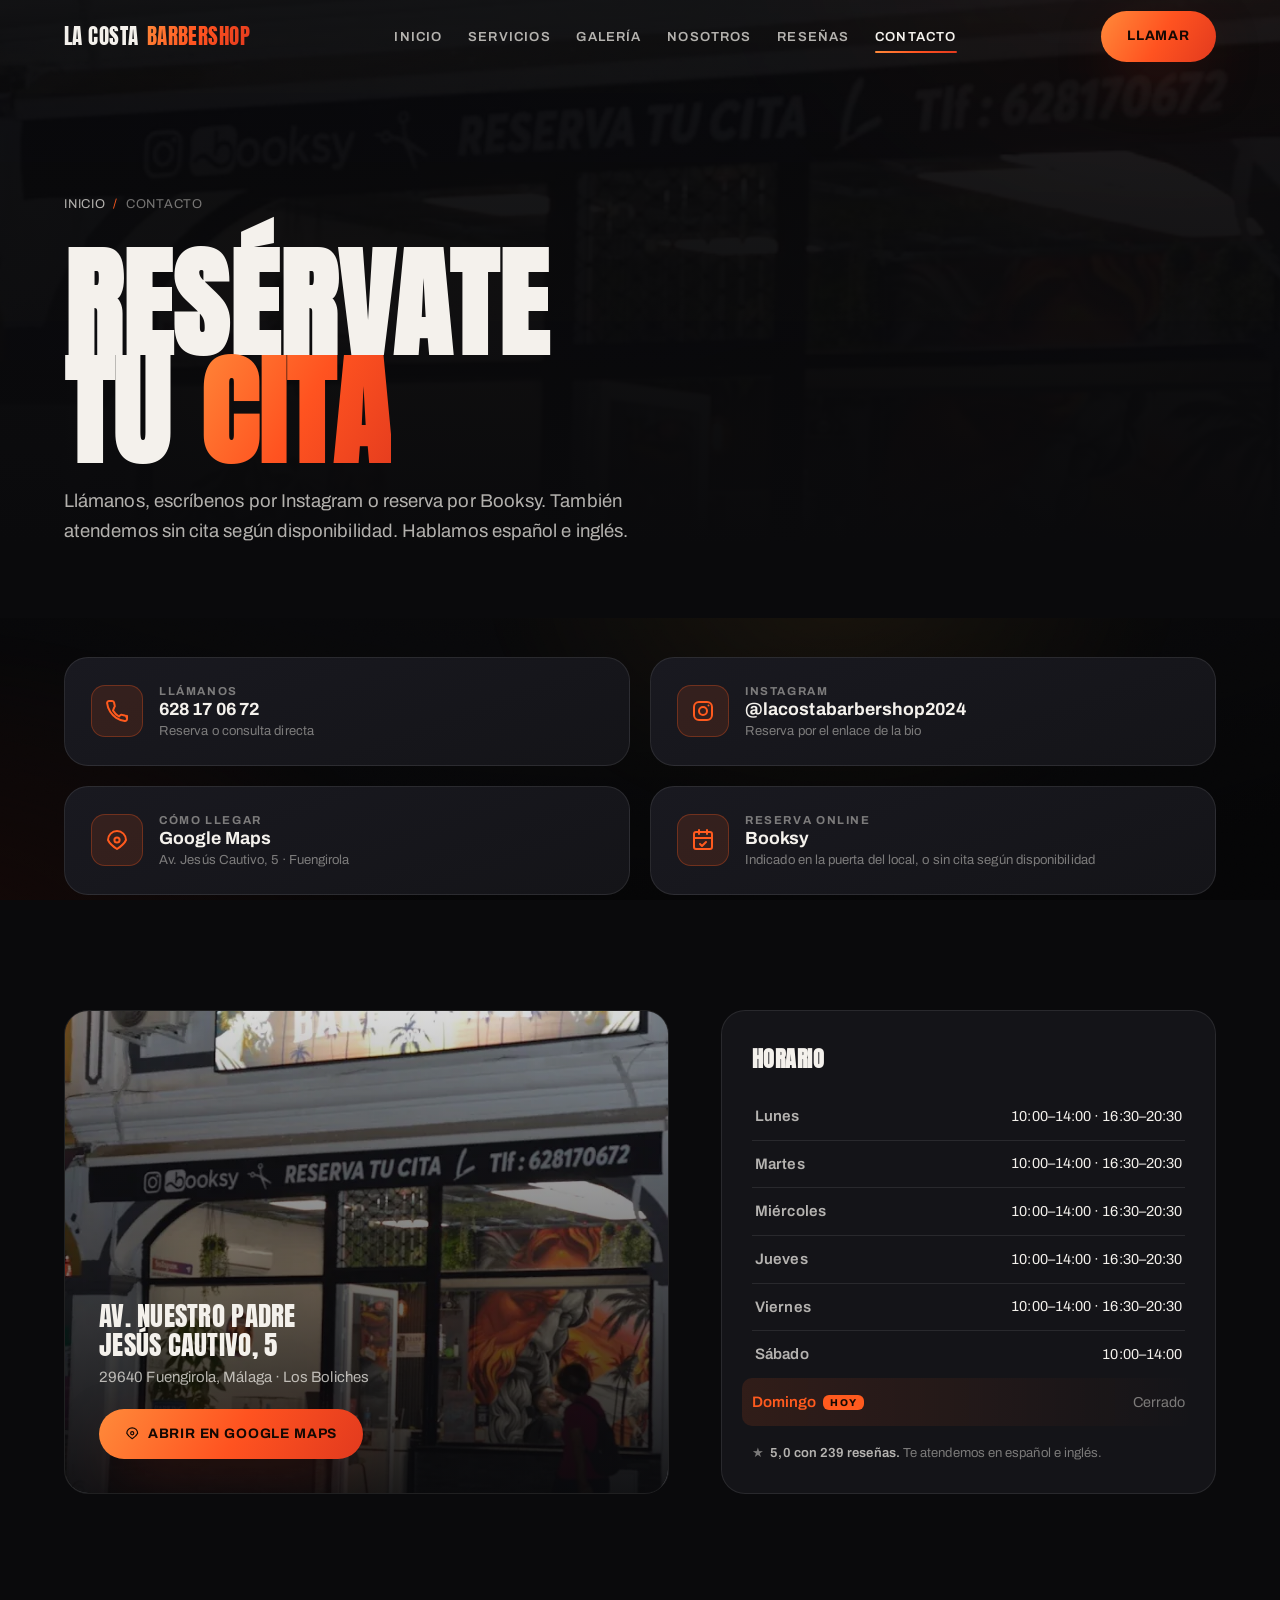
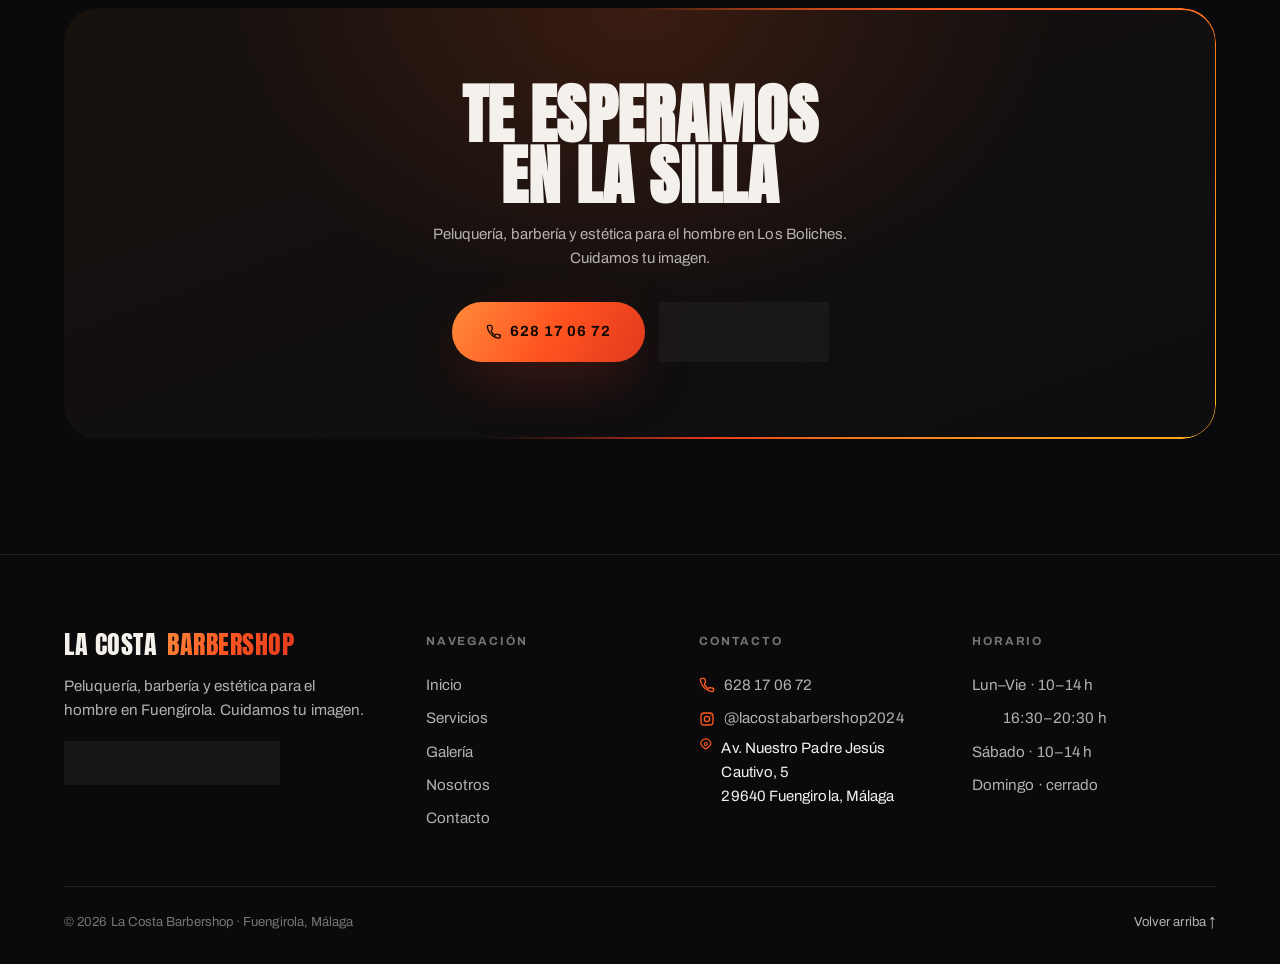
==== contacto.html @ 8dece9df "web" ====
<!DOCTYPE html>
<html lang="es">
<head>
<meta charset="UTF-8">
<meta name="viewport" content="width=device-width, initial-scale=1">
<title>Contacto y c&oacute;mo llegar &middot; La Costa Barbershop</title>
<meta name="description" content="Reserva en La Costa Barbershop, Fuengirola. Tel&eacute;fono 628 17 06 72, Instagram y Booksy. Av. Nuestro Padre Jes&uacute;s Cautivo, 5. Horario y c&oacute;mo llegar.">
<meta name="theme-color" content="#0a0a0c">
<link rel="canonical" href="https://www.lacostabarbershop.xyz/contacto.html">
<meta property="og:title" content="Contacto y c&oacute;mo llegar &middot; La Costa Barbershop">
<meta property="og:description" content="Tel&eacute;fono, Instagram, Booksy y c&oacute;mo llegar. Fuengirola, Los Boliches.">
<meta property="og:image" content="assets/img/og.jpg">
<link rel="icon" href="assets/img/favicon.ico" sizes="any">
<link rel="icon" type="image/png" href="assets/img/favicon-32.png">
<link rel="apple-touch-icon" href="assets/img/apple-touch-icon.png">
<link rel="preload" as="font" type="font/woff2" href="assets/fonts/anton-latin.woff2" crossorigin>
<link rel="preload" as="font" type="font/woff2" href="assets/fonts/archivo-latin.woff2" crossorigin>
<link rel="stylesheet" href="assets/css/main.css">
<script>document.documentElement.classList.add('js');window.__lc_fail=setTimeout(function(){document.documentElement.classList.remove('js')},2600);</script>
</head>
<body>
<div class="atmos" aria-hidden="true"></div>
<div class="grain" aria-hidden="true"></div>

<header class="header header--solid">
  <div class="header__inner">
    <a class="brand" href="index.html"><span class="b-costa">LA&nbsp;COSTA</span><span class="b-shop">&nbsp;BARBERSHOP</span></a>
    <nav class="nav" aria-label="Principal">
      <a href="index.html">Inicio</a>
      <a href="servicios.html">Servicios</a>
      <a href="galeria.html">Galer&iacute;a</a>
      <a href="index.html#nosotros">Nosotros</a>
      <a href="index.html#resenas">Rese&ntilde;as</a>
      <a href="contacto.html" aria-current="page">Contacto</a>
    </nav>
    <div class="header__cta">
      <a class="btn btn--fire" href="tel:+34628170672" data-magnetic="0.4">Llamar</a>
      <button class="nav-toggle" aria-label="Abrir men&uacute;" aria-expanded="false" aria-controls="mobile-menu"><span></span><span></span><span></span></button>
    </div>
  </div>
</header>

<div class="mobile-menu" id="mobile-menu">
  <nav aria-label="M&oacute;vil">
    <a href="index.html"><span class="mi">01</span>Inicio</a>
    <a href="servicios.html"><span class="mi">02</span>Servicios</a>
    <a href="galeria.html"><span class="mi">03</span>Galer&iacute;a</a>
    <a href="index.html#nosotros"><span class="mi">04</span>Nosotros</a>
    <a href="index.html#resenas"><span class="mi">05</span>Rese&ntilde;as</a>
    <a href="contacto.html"><span class="mi">06</span>Contacto</a>
  </nav>
  <div class="mobile-menu__foot">
    <div class="row"><a href="tel:+34628170672">628&nbsp;17&nbsp;06&nbsp;72</a><a href="https://www.instagram.com/lacostabarbershop2024/" target="_blank" rel="noopener">@lacostabarbershop2024</a></div>
    <div class="row"><span>Av. Nuestro Padre Jes&uacute;s Cautivo, 5 &middot; Fuengirola</span></div>
  </div>
</div>

<main>
<section class="page-hero">
  <div class="page-hero__bg"><img src="assets/img/exterior-night.webp" alt="" aria-hidden="true"></div>
  <div class="container">
    <div class="crumb"><a href="index.html">Inicio</a> <span>/</span> Contacto</div>
    <h1>Res&eacute;rvate<br>tu <span class="fire-text">cita</span></h1>
    <p class="lead">Ll&aacute;manos, escr&iacute;benos por Instagram o reserva por Booksy. Tambi&eacute;n atendemos sin cita seg&uacute;n disponibilidad. Hablamos espa&ntilde;ol e ingl&eacute;s.</p>
  </div>
</section>

<section class="section" style="padding-top:clamp(20px,3vw,44px)">
  <div class="container">
    <div class="channels" data-stagger="70">

      <a class="channel" href="tel:+34628170672" data-reveal="scale">
        <span class="ci"><svg viewBox="0 0 24 24" fill="none" stroke="currentColor" stroke-width="2" stroke-linecap="round" stroke-linejoin="round"><path d="M22 16.9v3a2 2 0 0 1-2.2 2 19.8 19.8 0 0 1-8.6-3.1 19.5 19.5 0 0 1-6-6 19.8 19.8 0 0 1-3.1-8.7A2 2 0 0 1 4.1 2h3a2 2 0 0 1 2 1.7c.1.9.3 1.8.6 2.6a2 2 0 0 1-.5 2.1L8 11.5a16 16 0 0 0 6 6l1.1-1.1a2 2 0 0 1 2.1-.5c.8.3 1.7.5 2.6.6a2 2 0 0 1 1.7 2Z"/></svg></span>
        <span class="cx"><span>Ll&aacute;manos</span><b>628&nbsp;17&nbsp;06&nbsp;72</b><small>Reserva o consulta directa</small></span>
      </a>

      <a class="channel" href="https://www.instagram.com/lacostabarbershop2024/" target="_blank" rel="noopener" data-reveal="scale">
        <span class="ci"><svg viewBox="0 0 24 24" fill="none" stroke="currentColor" stroke-width="2" stroke-linecap="round" stroke-linejoin="round"><rect x="3" y="3" width="18" height="18" rx="5"/><circle cx="12" cy="12" r="4"/><path d="M17.5 6.5h.01"/></svg></span>
        <span class="cx"><span>Instagram</span><b>@lacostabarbershop2024</b><small>Reserva por el enlace de la bio</small></span>
      </a>

      <a class="channel" href="https://www.google.com/maps/search/?api=1&amp;query=La%20Costa%20Barbershop%20Fuengirola&amp;query_place_id=ChIJcRQrdDzjcg0RC7KuM2oD6GQ" target="_blank" rel="noopener" data-reveal="scale">
        <span class="ci"><svg viewBox="0 0 24 24" fill="none" stroke="currentColor" stroke-width="2" stroke-linecap="round" stroke-linejoin="round"><path d="M12 21s-7-4.5-9-9a9 9 0 0 1 18 0c-2 4.5-9 9-9 9Z"/><circle cx="12" cy="12" r="2.6"/></svg></span>
        <span class="cx"><span>C&oacute;mo llegar</span><b>Google Maps</b><small>Av. Jes&uacute;s Cautivo, 5 &middot; Fuengirola</small></span>
      </a>

      <div class="channel" data-reveal="scale">
        <span class="ci"><svg viewBox="0 0 24 24" fill="none" stroke="currentColor" stroke-width="2" stroke-linecap="round" stroke-linejoin="round"><path d="M8 2v4M16 2v4M3 10h18M5 4h14a2 2 0 0 1 2 2v13a2 2 0 0 1-2 2H5a2 2 0 0 1-2-2V6a2 2 0 0 1 2-2Z"/><path d="M9 16l2 2 4-4"/></svg></span>
        <span class="cx"><span>Reserva online</span><b>Booksy</b><small>Indicado en la puerta del local, o sin cita seg&uacute;n disponibilidad</small></span>
      </div>

    </div>
  </div>
</section>

<section class="section" style="padding-top:0">
  <div class="container">
    <div class="visit">
      <div class="map-card" style="background:none;padding:0" data-reveal="scale">
        <img src="assets/img/exterior-night.webp" alt="Fachada de La Costa Barbershop en Fuengirola" style="position:absolute;inset:0;width:100%;height:100%;object-fit:cover" loading="lazy">
        <div style="position:absolute;inset:0;background:linear-gradient(180deg,rgba(8,8,10,.15),rgba(8,8,10,.9))"></div>
        <div class="map-card__info" style="padding:clamp(22px,3vw,34px)">
          <div class="addr">Av. Nuestro Padre<br>Jes&uacute;s Cautivo, 5</div>
          <div class="sub">29640 Fuengirola, M&aacute;laga &middot; Los Boliches</div>
          <a class="btn btn--fire" href="https://www.google.com/maps/search/?api=1&amp;query=La%20Costa%20Barbershop%20Fuengirola&amp;query_place_id=ChIJcRQrdDzjcg0RC7KuM2oD6GQ" target="_blank" rel="noopener" data-magnetic="0.35">
            <svg viewBox="0 0 24 24" fill="none" stroke="currentColor" stroke-width="2" stroke-linecap="round" stroke-linejoin="round"><path d="M12 21s-7-4.5-9-9a9 9 0 0 1 18 0c-2 4.5-9 9-9 9Z"/><circle cx="12" cy="12" r="2.6"/></svg>
            Abrir en Google Maps
          </a>
        </div>
      </div>
      <div class="hours" data-reveal="right">
        <h3>Horario</h3>
        <ul data-hours>
          <li data-day="1"><span class="d">Lunes</span><span class="t">10:00&ndash;14:00 &middot; 16:30&ndash;20:30</span></li>
          <li data-day="2"><span class="d">Martes</span><span class="t">10:00&ndash;14:00 &middot; 16:30&ndash;20:30</span></li>
          <li data-day="3"><span class="d">Mi&eacute;rcoles</span><span class="t">10:00&ndash;14:00 &middot; 16:30&ndash;20:30</span></li>
          <li data-day="4"><span class="d">Jueves</span><span class="t">10:00&ndash;14:00 &middot; 16:30&ndash;20:30</span></li>
          <li data-day="5"><span class="d">Viernes</span><span class="t">10:00&ndash;14:00 &middot; 16:30&ndash;20:30</span></li>
          <li data-day="6"><span class="d">S&aacute;bado</span><span class="t">10:00&ndash;14:00</span></li>
          <li data-day="0"><span class="d">Domingo</span><span class="t closed">Cerrado</span></li>
        </ul>
        <div class="hours__note"><span>&#9733;</span><span><b>5,0 con 239 rese&ntilde;as.</b> Te atendemos en espa&ntilde;ol e ingl&eacute;s.</span></div>
      </div>
    </div>
  </div>
</section>

<section class="section" style="padding-top:0">
  <div class="container">
    <div class="cta-band" data-reveal="scale">
      <h2>Te esperamos<br>en la silla</h2>
      <p>Peluquer&iacute;a, barber&iacute;a y estética para el hombre en Los Boliches. Cuidamos tu imagen.</p>
      <div class="actions">
        <a class="btn btn--fire btn--lg" href="tel:+34628170672" data-magnetic="0.4">
          <svg viewBox="0 0 24 24" fill="none" stroke="currentColor" stroke-width="2" stroke-linecap="round" stroke-linejoin="round"><path d="M22 16.9v3a2 2 0 0 1-2.2 2 19.8 19.8 0 0 1-8.6-3.1 19.5 19.5 0 0 1-6-6 19.8 19.8 0 0 1-3.1-8.7A2 2 0 0 1 4.1 2h3a2 2 0 0 1 2 1.7c.1.9.3 1.8.6 2.6a2 2 0 0 1-.5 2.1L8 11.5a16 16 0 0 0 6 6l1.1-1.1a2 2 0 0 1 2.1-.5c.8.3 1.7.5 2.6.6a2 2 0 0 1 1.7 2Z"/></svg>
          628&nbsp;17&nbsp;06&nbsp;72
        </a>
        <a class="btn btn--ghost btn--lg" href="https://www.instagram.com/lacostabarbershop2024/" target="_blank" rel="noopener" data-magnetic="0.3">Instagram</a>
      </div>
    </div>
  </div>
</section>
</main>

<footer class="footer">
  <div class="container">
    <div class="footer__grid">
      <div class="footer__about">
        <a class="brand" href="index.html"><span class="b-costa">LA&nbsp;COSTA</span><span class="b-shop">&nbsp;BARBERSHOP</span></a>
        <p>Peluquer&iacute;a, barber&iacute;a y estética para el hombre en Fuengirola. Cuidamos tu imagen.</p>
        <div style="margin-top:1.2rem"><span class="pill-rating"><span class="stars">&#9733;&#9733;&#9733;&#9733;&#9733;</span> <b>5,0</b> <span class="src">&middot;&nbsp;239 rese&ntilde;as</span></span></div>
      </div>
      <div class="footer__col">
        <h4>Navegaci&oacute;n</h4>
        <a href="index.html">Inicio</a><a href="servicios.html">Servicios</a><a href="galeria.html">Galer&iacute;a</a><a href="index.html#nosotros">Nosotros</a><a href="contacto.html">Contacto</a>
      </div>
      <div class="footer__col">
        <h4>Contacto</h4>
        <a class="ln" href="tel:+34628170672"><svg viewBox="0 0 24 24" fill="none" stroke="currentColor" stroke-width="2" stroke-linecap="round" stroke-linejoin="round"><path d="M22 16.9v3a2 2 0 0 1-2.2 2 19.8 19.8 0 0 1-8.6-3.1 19.5 19.5 0 0 1-6-6 19.8 19.8 0 0 1-3.1-8.7A2 2 0 0 1 4.1 2h3a2 2 0 0 1 2 1.7c.1.9.3 1.8.6 2.6a2 2 0 0 1-.5 2.1L8 11.5a16 16 0 0 0 6 6l1.1-1.1a2 2 0 0 1 2.1-.5c.8.3 1.7.5 2.6.6a2 2 0 0 1 1.7 2Z"/></svg>628&nbsp;17&nbsp;06&nbsp;72</a>
        <a class="ln" href="https://www.instagram.com/lacostabarbershop2024/" target="_blank" rel="noopener"><svg viewBox="0 0 24 24" fill="none" stroke="currentColor" stroke-width="2" stroke-linecap="round" stroke-linejoin="round"><rect x="3" y="3" width="18" height="18" rx="5"/><circle cx="12" cy="12" r="4"/><path d="M17.5 6.5h.01"/></svg>@lacostabarbershop2024</a>
        <span class="ln" style="align-items:flex-start"><svg viewBox="0 0 24 24" fill="none" stroke="currentColor" stroke-width="2" stroke-linecap="round" stroke-linejoin="round"><path d="M12 21s-7-4.5-9-9a9 9 0 0 1 18 0c-2 4.5-9 9-9 9Z"/><circle cx="12" cy="12" r="2.6"/></svg>Av. Nuestro Padre Jes&uacute;s Cautivo, 5<br>29640 Fuengirola, M&aacute;laga</span>
      </div>
      <div class="footer__col">
        <h4>Horario</h4>
        <ul><li>Lun&ndash;Vie &middot; 10&ndash;14 h</li><li>&nbsp;&nbsp;&nbsp;&nbsp;&nbsp;&nbsp;&nbsp;&nbsp;&nbsp;&nbsp;16:30&ndash;20:30 h</li><li>S&aacute;bado &middot; 10&ndash;14 h</li><li class="muted">Domingo &middot; cerrado</li></ul>
      </div>
    </div>
    <div class="footer__bottom">
      <span>&copy; <span data-year>2025</span> La Costa Barbershop &middot; Fuengirola, M&aacute;laga</span>
      <a href="#" aria-label="Volver arriba">Volver arriba &uarr;</a>
    </div>
  </div>
</footer>

<script src="assets/js/main.js" defer></script>
</body>
</html>
---- assets/css/main.css ----
/* ============================================================
   LA COSTA BARBERSHOP — hoja de estilos principal
   Estática · sin dependencias · offline
   Paleta: fuego + atardecer de costa + piedra sobre casi negro
   ============================================================ */

/* ---------- Fuentes (locales, sin CDN) ---------- */
@font-face{
  font-family:"Anton";font-style:normal;font-weight:400;font-display:swap;
  src:url("../fonts/anton-latin.woff2") format("woff2");
  unicode-range:U+0000-00FF,U+0131,U+0152-0153,U+02BB-02BC,U+02C6,U+02DA,U+02DC,U+2000-206F,U+2074,U+20AC,U+2122,U+2191,U+2193,U+2212,U+2215,U+FEFF,U+FFFD;
}
@font-face{
  font-family:"Anton";font-style:normal;font-weight:400;font-display:swap;
  src:url("../fonts/anton-latin-ext.woff2") format("woff2");
  unicode-range:U+0100-024F,U+0259,U+1E00-1EFF,U+2020,U+20A0-20AB,U+20AD-20CF,U+2113,U+2C60-2C7F,U+A720-A7FF;
}
@font-face{
  font-family:"Archivo";font-style:normal;font-weight:100 900;font-display:swap;
  src:url("../fonts/archivo-latin.woff2") format("woff2");
  unicode-range:U+0000-00FF,U+0131,U+0152-0153,U+02BB-02BC,U+02C6,U+02DA,U+02DC,U+2000-206F,U+2074,U+20AC,U+2122,U+2191,U+2193,U+2212,U+2215,U+FEFF,U+FFFD;
}
@font-face{
  font-family:"Archivo";font-style:normal;font-weight:100 900;font-display:swap;
  src:url("../fonts/archivo-latin-ext.woff2") format("woff2");
  unicode-range:U+0100-024F,U+0259,U+1E00-1EFF,U+2020,U+20A0-20AB,U+20AD-20CF,U+2113,U+2C60-2C7F,U+A720-A7FF;
}

/* ---------- Tokens ---------- */
:root{
  /* superficies */
  --bg:#0a0a0c; --bg-2:#0d0d10; --surface:#141418; --surface-2:#191920; --surface-3:#22222a;
  --border:rgba(255,255,255,.09); --border-2:rgba(255,255,255,.16);
  /* texto */
  --text:#f4f1ec; --text-dim:rgba(244,241,236,.72); --text-mute:rgba(244,241,236,.46);
  /* acentos: fuego + atardecer + piedra */
  --fire:#ff5a1e; --fire-2:#ff7a33; --amber:#ffb020; --ember:#e23a1e; --stone:#9c948a;
  --grad-fire:linear-gradient(120deg,#ff8a3a 0%,#ff5320 52%,#e23a1e 100%);
  --grad-sun:linear-gradient(180deg,#ffb830 0%,#ff5a1e 100%);
  --glow:255,110,45;
  /* tipografía */
  --font-display:"Anton",Impact,"Arial Narrow",sans-serif;
  --font-sans:"Archivo","Segoe UI",system-ui,-apple-system,sans-serif;
  /* radios / sombras */
  --r-sm:10px; --r-md:16px; --r-lg:24px; --r-xl:34px; --r-pill:999px;
  --shadow-1:0 2px 10px rgba(0,0,0,.3);
  --shadow-2:0 18px 50px -18px rgba(0,0,0,.7);
  --shadow-fire:0 20px 60px -18px rgba(226,58,30,.5);
  /* easing */
  --ease-out:cubic-bezier(.23,1,.32,1);
  --ease-inout:cubic-bezier(.77,0,.175,1);
  --ease-drawer:cubic-bezier(.32,.72,0,1);
  /* medidas */
  --container:1240px; --gutter:clamp(20px,5vw,64px);
  --header-h:74px;
}

/* ---------- Reset ---------- */
*,*::before,*::after{box-sizing:border-box}
html{-webkit-text-size-adjust:100%;scroll-behavior:smooth;scroll-padding-top:calc(var(--header-h) + 18px)}
body{
  margin:0;background:var(--bg);color:var(--text);
  font-family:var(--font-sans);font-weight:400;font-size:clamp(15px,1.05vw,16.5px);
  line-height:1.6;letter-spacing:.005em;
  -webkit-font-smoothing:antialiased;text-rendering:optimizeLegibility;
  overflow-x:hidden;
}
img{max-width:100%;display:block}
a{color:inherit;text-decoration:none}
button{font-family:inherit;cursor:pointer;border:0;background:none;color:inherit}
ul{margin:0;padding:0;list-style:none}
h1,h2,h3,h4,p{margin:0}
::selection{background:var(--fire);color:#0a0a0c}
:focus-visible{outline:2px solid var(--amber);outline-offset:3px;border-radius:6px}

/* ---------- Fondo ambiente ---------- */
.atmos{position:fixed;inset:0;z-index:-2;pointer-events:none;overflow:hidden;background:var(--bg)}
.atmos::before{ /* aurora atardecer */
  content:"";position:absolute;inset:-25%;
  background:
    radial-gradient(38% 42% at 78% 12%,rgba(255,90,30,.20),transparent 62%),
    radial-gradient(45% 40% at 12% 88%,rgba(226,58,30,.16),transparent 60%),
    radial-gradient(30% 30% at 60% 60%,rgba(255,176,32,.08),transparent 60%);
  filter:blur(20px);animation:auroraDrift 26s var(--ease-inout) infinite alternate;
}
.atmos::after{ /* viñeta */
  content:"";position:absolute;inset:0;
  background:radial-gradient(120% 100% at 50% 0%,transparent 55%,rgba(0,0,0,.5) 100%);
}
.grain{position:fixed;inset:0;z-index:-1;pointer-events:none;opacity:.05;mix-blend-mode:overlay;
  background-image:url("data:image/svg+xml,%3Csvg xmlns='http://www.w3.org/2000/svg' width='140' height='140'%3E%3Cfilter id='n'%3E%3CfeTurbulence type='fractalNoise' baseFrequency='0.9' numOctaves='2' stitchTiles='stitch'/%3E%3C/filter%3E%3Crect width='100%25' height='100%25' filter='url(%23n)'/%3E%3C/svg%3E");
}
@keyframes auroraDrift{
  0%{transform:translate3d(-2%,-1%,0) scale(1)}
  100%{transform:translate3d(3%,2%,0) scale(1.12)}
}

/* ---------- Utilidades layout ---------- */
.container{width:min(100% - 2*var(--gutter),var(--container));margin-inline:auto}
.section{padding-block:clamp(64px,9vw,128px);position:relative}
.eyebrow{
  font-family:var(--font-sans);font-weight:700;font-size:.74rem;letter-spacing:.28em;
  text-transform:uppercase;color:var(--fire);display:inline-flex;align-items:center;gap:.7em;
}
.eyebrow::before{content:"";width:26px;height:2px;background:var(--grad-fire);border-radius:2px}
.eyebrow--center{justify-content:center}
.section-head{max-width:760px}
.section-head--center{margin-inline:auto;text-align:center}
.h-sec{
  font-family:var(--font-display);font-weight:400;line-height:.92;letter-spacing:.005em;
  text-transform:uppercase;font-size:clamp(2.3rem,6vw,4.6rem);margin-top:.32em;
}
.h-sec .idx{color:var(--fire);font-size:.44em;vertical-align:top;margin-right:.35em;
  -webkit-text-stroke:0;letter-spacing:0}
.lead{color:var(--text-dim);font-size:clamp(1rem,1.5vw,1.16rem);margin-top:1.1em;max-width:56ch}
.fire-text{background:var(--grad-fire);-webkit-background-clip:text;background-clip:text;color:transparent}
.stone-text{color:var(--stone)}
.muted{color:var(--text-mute)}

/* ---------- Botones ---------- */
.btn{
  --pad:14px 26px;position:relative;display:inline-flex;align-items:center;gap:.6em;
  padding:var(--pad);border-radius:var(--r-pill);font-family:var(--font-sans);
  font-weight:700;font-size:.86rem;letter-spacing:.06em;text-transform:uppercase;
  transition:transform .18s var(--ease-out),box-shadow .3s var(--ease-out),background .3s;
  overflow:hidden;isolation:isolate;white-space:nowrap;
}
.btn svg{width:1.05em;height:1.05em}
.btn:active{transform:scale(.97)}
.btn--fire{background:var(--grad-fire);color:#140803;box-shadow:var(--shadow-fire)}
.btn--fire::after{ /* barrido de brillo */
  content:"";position:absolute;inset:0;z-index:-1;
  background:linear-gradient(115deg,transparent 30%,rgba(255,255,255,.55) 50%,transparent 70%);
  transform:translateX(-120%);transition:transform .7s var(--ease-out);
}
.btn--ghost{background:rgba(255,255,255,.04);color:var(--text);border:1px solid var(--border-2);backdrop-filter:blur(6px)}
.btn--dark{background:var(--surface-2);color:var(--text);border:1px solid var(--border)}
.btn--lg{--pad:17px 34px;font-size:.92rem}
.btn--block{width:100%;justify-content:center}
@media (hover:hover) and (pointer:fine){
  .btn--fire:hover{transform:translateY(-2px);box-shadow:0 26px 60px -16px rgba(226,58,30,.65)}
  .btn--fire:hover::after{transform:translateX(120%)}
  .btn--ghost:hover,.btn--dark:hover{border-color:var(--fire);color:#fff;transform:translateY(-2px)}
}

.pill-rating{
  display:inline-flex;align-items:center;gap:.55em;padding:9px 16px;border-radius:var(--r-pill);
  background:rgba(255,255,255,.05);border:1px solid var(--border-2);backdrop-filter:blur(6px);
  font-weight:600;font-size:.9rem;
}
.pill-rating .stars{color:var(--amber);letter-spacing:.06em}
.pill-rating b{font-weight:800}
.pill-rating .src{color:var(--text-mute);font-size:.82em}

/* ---------- Cursor propio ---------- */
.cursor-dot,.cursor-ring{position:fixed;top:0;left:0;z-index:9999;pointer-events:none;
  border-radius:50%;transform:translate(-50%,-50%);opacity:0;will-change:transform,opacity;display:none}
.cursor-dot{width:7px;height:7px;background:var(--fire)}
.cursor-ring{width:38px;height:38px;border:1.5px solid rgba(255,120,50,.6);
  transition:width .25s var(--ease-out),height .25s var(--ease-out),background .25s,border-color .25s}
.cursor-ring.is-hover{width:58px;height:58px;background:rgba(255,90,30,.1);border-color:var(--fire)}
html.has-cursor{cursor:none}
html.has-cursor a,html.has-cursor button,html.has-cursor [data-magnetic]{cursor:none}
html.has-cursor input,html.has-cursor textarea{cursor:text}
@media (hover:hover) and (pointer:fine){
  html.has-cursor .cursor-dot,html.has-cursor .cursor-ring{display:block}
}

/* ============================================================
   HEADER
   ============================================================ */
.header{
  position:fixed;top:0;left:0;right:0;z-index:200;height:var(--header-h);
  display:flex;align-items:center;
  transition:transform .45s var(--ease-out),background .4s,border-color .4s,backdrop-filter .4s;
  border-bottom:1px solid transparent;
}
.header--solid{background:rgba(10,10,12,.72);backdrop-filter:blur(14px) saturate(1.2);border-bottom-color:var(--border)}
.header--hidden{transform:translateY(-105%)}
.header__inner{width:min(100% - 2*var(--gutter),1400px);margin-inline:auto;display:flex;align-items:center;justify-content:space-between;gap:1.5rem}
.brand{display:inline-flex;align-items:baseline;gap:.14em;font-family:var(--font-display);
  text-transform:uppercase;letter-spacing:.02em;line-height:1;font-size:1.32rem}
.brand .b-costa{color:var(--text)}
.brand .b-shop{background:var(--grad-fire);-webkit-background-clip:text;background-clip:text;color:transparent}
.brand small{display:block}
.nav{display:flex;align-items:center;gap:clamp(1rem,2vw,2rem)}
.nav a{font-weight:600;font-size:.82rem;letter-spacing:.09em;text-transform:uppercase;color:var(--text-dim);
  position:relative;padding:.35em 0;transition:color .25s}
.nav a::after{content:"";position:absolute;left:0;bottom:-1px;height:2px;width:0;background:var(--grad-fire);
  border-radius:2px;transition:width .3s var(--ease-out)}
.nav a[aria-current="page"]{color:var(--text)}
.nav a[aria-current="page"]::after{width:100%}
@media (hover:hover) and (pointer:fine){.nav a:hover{color:var(--text)}.nav a:hover::after{width:100%}}
.header__cta{display:inline-flex;align-items:center;gap:.9rem}
.nav-toggle{display:none;width:46px;height:46px;border-radius:12px;border:1px solid var(--border-2);
  align-items:center;justify-content:center;flex-direction:column;gap:5px;background:rgba(255,255,255,.03)}
.nav-toggle span{display:block;width:20px;height:2px;background:var(--text);border-radius:2px;transition:transform .35s var(--ease-out),opacity .25s}

/* menú móvil */
.mobile-menu{position:fixed;inset:0;z-index:190;background:linear-gradient(160deg,#0c0c0f,#151016);
  clip-path:circle(0px at calc(100% - 42px) 40px);transition:clip-path .6s var(--ease-drawer);
  display:flex;flex-direction:column;justify-content:center;padding:var(--gutter);visibility:hidden}
.mobile-menu.open{clip-path:circle(160% at calc(100% - 42px) 40px);visibility:visible}
.mobile-menu nav{display:flex;flex-direction:column;gap:.2rem}
.mobile-menu nav a{font-family:var(--font-display);text-transform:uppercase;font-size:clamp(2rem,11vw,3.6rem);
  line-height:1.05;color:var(--text);opacity:0;transform:translateY(24px);
  transition:opacity .5s var(--ease-out),transform .5s var(--ease-out),color .25s}
.mobile-menu.open nav a{opacity:1;transform:none}
.mobile-menu nav a .mi{color:var(--fire);font-size:.4em;vertical-align:super;margin-right:.4em;font-family:var(--font-sans);font-weight:700}
.mobile-menu.open nav a:nth-child(1){transition-delay:.12s}
.mobile-menu.open nav a:nth-child(2){transition-delay:.18s}
.mobile-menu.open nav a:nth-child(3){transition-delay:.24s}
.mobile-menu.open nav a:nth-child(4){transition-delay:.30s}
.mobile-menu.open nav a:nth-child(5){transition-delay:.36s}
.mobile-menu.open nav a:nth-child(6){transition-delay:.42s}
.mobile-menu__foot{margin-top:2.4rem;display:flex;flex-direction:column;gap:1rem;opacity:0;transition:opacity .5s .5s}
.mobile-menu.open .mobile-menu__foot{opacity:1}
.mobile-menu__foot .row{display:flex;gap:1.4rem;flex-wrap:wrap;color:var(--text-dim);font-weight:600;letter-spacing:.05em}
.mobile-menu__foot a{color:var(--amber)}
body.menu-open{overflow:hidden}
body.menu-open .nav-toggle span:nth-child(1){transform:translateY(7px) rotate(45deg)}
body.menu-open .nav-toggle span:nth-child(2){opacity:0}
body.menu-open .nav-toggle span:nth-child(3){transform:translateY(-7px) rotate(-45deg)}

/* ============================================================
   PRELOADER
   ============================================================ */
.preloader{position:fixed;inset:0;z-index:9998;background:#08080a;display:flex;align-items:center;justify-content:center;
  flex-direction:column;gap:1.2rem;clip-path:inset(0 0 0 0);transition:clip-path .9s var(--ease-drawer)}
.preloader.done{clip-path:inset(0 0 100% 0)}
.preloader__mark{font-family:var(--font-display);text-transform:uppercase;font-size:clamp(2.4rem,9vw,5rem);
  line-height:.9;text-align:center;letter-spacing:.02em}
.preloader__mark span{display:inline-block;opacity:0;transform:translateY(30px) scale(.9);
  filter:blur(6px);animation:ignite .7s var(--ease-out) forwards}
.preloader__mark .l2{color:transparent;background:var(--grad-fire);-webkit-background-clip:text;background-clip:text}
.preloader__mark .l2 span{text-shadow:0 0 24px rgba(255,90,30,.5)}
.preloader__bar{width:120px;height:3px;border-radius:3px;background:rgba(255,255,255,.12);overflow:hidden}
.preloader__bar i{display:block;height:100%;width:0;background:var(--grad-fire);animation:loadbar 1.1s var(--ease-out) forwards}
@keyframes ignite{to{opacity:1;transform:none;filter:blur(0)}}
@keyframes loadbar{to{width:100%}}

/* ============================================================
   HERO
   ============================================================ */
.hero{position:relative;min-height:100svh;display:flex;align-items:flex-end;overflow:hidden;padding-bottom:clamp(40px,7vw,80px)}
.hero__media{position:absolute;inset:0;z-index:-1}
.hero__media img{width:100%;height:100%;object-fit:cover;object-position:center 42%;
  transform:scale(1.06);animation:kenburns 22s var(--ease-inout) infinite alternate;will-change:transform}
.hero__media::after{content:"";position:absolute;inset:0;
  background:
   linear-gradient(180deg,rgba(8,8,10,.72) 0%,rgba(8,8,10,.28) 30%,rgba(8,8,10,.5) 68%,rgba(8,8,10,.96) 100%),
   linear-gradient(90deg,rgba(8,8,10,.7) 0%,transparent 55%);
}
@keyframes kenburns{from{transform:scale(1.06) translate3d(0,0,0)}to{transform:scale(1.16) translate3d(-1.5%,-1.5%,0)}}
.hero__inner{position:relative;width:min(100% - 2*var(--gutter),var(--container));margin-inline:auto}
.hero__eyebrow{margin-bottom:1.1rem}
.hero__title{font-family:var(--font-display);text-transform:uppercase;line-height:.86;letter-spacing:.005em;
  font-size:clamp(3.4rem,13.5vw,10.5rem)}
.hero__title .word{display:block;overflow:hidden;padding-bottom:.02em}
.hero__title .word>span{display:block}
.hero__title .l2>span{background:var(--grad-fire);-webkit-background-clip:text;background-clip:text;color:transparent}
html.js .hero__title .word>span{transform:translateY(112%);animation:heroRise .95s var(--ease-out) forwards}
html.js .hero__title .word:nth-child(1)>span{animation-delay:1.15s}
html.js .hero__title .word:nth-child(2)>span{animation-delay:1.28s}
@keyframes heroRise{to{transform:none}}
.hero__sub{margin-top:1.4rem;max-width:44ch;color:var(--text-dim);font-size:clamp(1.02rem,1.6vw,1.24rem)}
.hero__sub b{color:var(--text);font-weight:600}
.hero__actions{display:flex;flex-wrap:wrap;gap:.9rem;align-items:center;margin-top:2rem}
.hero__scroll{position:absolute;bottom:22px;left:50%;transform:translateX(-50%);display:flex;flex-direction:column;
  align-items:center;gap:.5rem;color:var(--text-mute);font-size:.68rem;letter-spacing:.25em;text-transform:uppercase}
.hero__scroll i{width:1px;height:42px;background:linear-gradient(var(--fire),transparent);position:relative;overflow:hidden}
.hero__scroll i::after{content:"";position:absolute;top:-50%;left:0;width:100%;height:50%;background:var(--fire);animation:scrolldrop 1.8s var(--ease-inout) infinite}
@keyframes scrolldrop{0%{top:-50%}60%,100%{top:120%}}

/* ============================================================
   MARQUEE
   ============================================================ */
.marquee{border-block:1px solid var(--border);background:linear-gradient(90deg,rgba(255,90,30,.06),transparent 40%,rgba(255,90,30,.06));
  overflow:hidden;padding-block:16px;display:flex;user-select:none}
.marquee__track{display:flex;gap:0;flex-shrink:0;align-items:center;animation:marq 34s linear infinite;will-change:transform}
.marquee__track span{font-family:var(--font-display);text-transform:uppercase;font-size:clamp(1.1rem,2.4vw,1.7rem);
  letter-spacing:.02em;color:var(--text);padding-inline:1.1rem;white-space:nowrap;display:inline-flex;align-items:center;gap:1.1rem}
.marquee__track span::after{content:"✦";color:var(--fire);font-size:.7em}
@keyframes marq{to{transform:translateX(-50%)}}
@media (hover:hover){.marquee:hover .marquee__track{animation-play-state:paused}}

/* ============================================================
   STATS
   ============================================================ */
.stats{display:grid;grid-template-columns:repeat(4,1fr);gap:clamp(1px,.4vw,2px);
  background:var(--border);border-block:1px solid var(--border)}
.stat{background:var(--bg);padding:clamp(28px,4vw,52px) clamp(18px,2.5vw,34px);text-align:center;position:relative;overflow:hidden}
.stat__num{font-family:var(--font-display);font-size:clamp(2.6rem,6vw,4.6rem);line-height:1;letter-spacing:.01em}
.stat__num .u{color:var(--fire);font-size:.5em;vertical-align:super;margin-left:.05em}
.stat__label{margin-top:.7em;font-weight:600;font-size:.76rem;letter-spacing:.14em;text-transform:uppercase;color:var(--text-mute)}
.stat__bar{position:absolute;left:0;bottom:0;height:3px;width:0;background:var(--grad-fire);transition:width 1.2s var(--ease-out)}

/* ============================================================
   TARJETAS (glass + tilt)
   ============================================================ */
.grid{display:grid;gap:clamp(14px,1.6vw,22px)}
.card{position:relative;border-radius:var(--r-lg);background:linear-gradient(160deg,var(--surface-2),var(--surface));
  border:1px solid var(--border);padding:clamp(20px,2.4vw,30px);overflow:hidden;transform-style:preserve-3d;
  transition:border-color .3s,box-shadow .4s,transform .1s}
.card::before{content:"";position:absolute;inset:0;border-radius:inherit;padding:1px;
  background:linear-gradient(150deg,rgba(255,120,50,.5),transparent 45%);
  -webkit-mask:linear-gradient(#000 0 0) content-box,linear-gradient(#000 0 0);-webkit-mask-composite:xor;mask-composite:exclude;
  opacity:0;transition:opacity .35s}
.tilt-glare{position:absolute;inset:0;border-radius:inherit;pointer-events:none;opacity:0;transition:opacity .3s;
  background:radial-gradient(200px 200px at var(--gx,50%) var(--gy,0%),rgba(255,150,80,.16),transparent 60%)}
@media (hover:hover) and (pointer:fine){
  .card:hover{border-color:transparent;box-shadow:var(--shadow-2)}
  .card:hover::before{opacity:1}
  .card:hover .tilt-glare{opacity:1}
}

/* servicio card */
.svc{display:flex;flex-direction:column;gap:1rem;min-height:100%}
.svc__top{display:flex;align-items:flex-start;justify-content:space-between;gap:1rem}
.svc__name{font-family:var(--font-display);text-transform:uppercase;font-size:clamp(1.25rem,2.3vw,1.7rem);line-height:1;letter-spacing:.01em}
.svc__price{font-family:var(--font-display);font-size:clamp(1.5rem,2.6vw,2rem);color:var(--fire);line-height:1;white-space:nowrap}
.svc__price small{font-size:.5em;color:var(--text-mute);font-family:var(--font-sans);font-weight:600;display:block;text-align:right;margin-top:.2em;text-transform:uppercase;letter-spacing:.1em}
.svc__desc{color:var(--text-dim);font-size:.94rem}
.svc__tag{margin-top:auto;font-size:.72rem;font-weight:700;letter-spacing:.12em;text-transform:uppercase;color:var(--stone)}

/* ============================================================
   CARRUSEL
   ============================================================ */
.carousel-wrap{position:relative}
.carousel{display:flex;gap:clamp(14px,1.6vw,20px);overflow-x:auto;scroll-snap-type:x mandatory;
  padding-block:6px 12px;scrollbar-width:none;-ms-overflow-style:none;cursor:grab}
.carousel::-webkit-scrollbar{display:none}
.carousel.dragging{cursor:grabbing;scroll-snap-type:none;scroll-behavior:auto}
.carousel>*{scroll-snap-align:start;flex:0 0 auto}
.car-controls{display:flex;gap:.6rem;align-items:center}
.car-btn{width:52px;height:52px;border-radius:50%;border:1px solid var(--border-2);background:rgba(255,255,255,.03);
  display:inline-flex;align-items:center;justify-content:center;transition:border-color .25s,background .25s,transform .18s,opacity .25s}
.car-btn svg{width:20px;height:20px}
.car-btn:active{transform:scale(.94)}
.car-btn[disabled]{opacity:.28;cursor:default}
@media (hover:hover) and (pointer:fine){.car-btn:not([disabled]):hover{border-color:var(--fire);background:rgba(255,90,30,.12)}}
.head-row{display:flex;align-items:flex-end;justify-content:space-between;gap:1.5rem;flex-wrap:wrap;margin-bottom:clamp(24px,3vw,40px)}

/* tarjeta reseña */
.review{width:min(84vw,380px);border-radius:var(--r-lg);background:linear-gradient(160deg,var(--surface-2),var(--surface));
  border:1px solid var(--border);padding:clamp(22px,2.4vw,30px);display:flex;flex-direction:column;gap:1rem}
.review__stars{color:var(--amber);letter-spacing:.14em;font-size:1rem}
.review__text{color:var(--text-dim);font-size:.98rem;line-height:1.62}
.review__foot{margin-top:auto;display:flex;align-items:center;gap:.8rem;padding-top:.4rem;border-top:1px solid var(--border)}
.review__ava{width:42px;height:42px;border-radius:50%;flex:0 0 auto;display:grid;place-items:center;
  font-family:var(--font-display);font-size:1.1rem;color:#160a04;background:var(--grad-fire)}
.review__who{display:flex;flex-direction:column;line-height:1.25}
.review__who b{font-weight:700;font-size:.94rem}
.review__who span{font-size:.76rem;color:var(--text-mute);display:inline-flex;align-items:center;gap:.4em}
.gbadge{display:inline-flex;align-items:center;gap:.35em;font-size:.72rem;color:var(--text-mute)}
.gbadge b{color:var(--text-dim);font-weight:600}

/* mosaico trabajos */
.tile{position:relative;overflow:hidden;border-radius:var(--r-md);border:1px solid var(--border);background:var(--surface)}
.tile img{width:100%;height:100%;object-fit:cover;transition:transform .8s var(--ease-out);will-change:transform}
.tile::after{content:"";position:absolute;inset:0;background:linear-gradient(180deg,transparent 55%,rgba(8,8,10,.6));opacity:.7}
.tile__cap{position:absolute;left:16px;bottom:14px;z-index:2;font-weight:700;letter-spacing:.1em;text-transform:uppercase;
  font-size:.72rem;color:var(--text);display:inline-flex;align-items:center;gap:.5em}
.tile__cap i{width:7px;height:7px;border-radius:50%;background:var(--fire)}
@media (hover:hover) and (pointer:fine){.tile:hover img{transform:scale(1.08)}}
.tile--car{width:min(80vw,340px);aspect-ratio:3/4}

/* ============================================================
   SHOWCASE (sticky con cross-fade)
   ============================================================ */
.showcase{position:relative}
.showcase__sticky{position:sticky;top:0;height:100svh;display:grid;grid-template-columns:1.05fr .95fr;align-items:center;gap:clamp(24px,4vw,64px);overflow:hidden}
.showcase__media{position:relative;height:min(76svh,640px);border-radius:var(--r-lg);overflow:hidden;border:1px solid var(--border);box-shadow:var(--shadow-2)}
.showcase__media img{position:absolute;inset:0;width:100%;height:100%;object-fit:cover;opacity:0;
  transform:scale(1.05);transition:opacity .8s var(--ease-out),transform 1.2s var(--ease-out)}
.showcase__media img.active{opacity:1;transform:scale(1)}
.showcase__media .frame-tag{position:absolute;top:16px;left:16px;z-index:3;padding:7px 14px;border-radius:var(--r-pill);
  background:rgba(10,10,12,.6);backdrop-filter:blur(8px);border:1px solid var(--border-2);font-size:.72rem;
  font-weight:700;letter-spacing:.14em;text-transform:uppercase}
.showcase__panels{display:flex;flex-direction:column;justify-content:center}
.sc-step{padding-block:clamp(14px,2vw,22px);border-top:1px solid var(--border);opacity:.4;transition:opacity .4s}
.sc-step:last-child{border-bottom:1px solid var(--border)}
.sc-step.active{opacity:1}
.sc-step h3{font-family:var(--font-display);text-transform:uppercase;font-size:clamp(1.5rem,3vw,2.3rem);line-height:1;letter-spacing:.01em}
.sc-step h3 em{font-style:normal;color:var(--fire)}
.sc-step p{color:var(--text-dim);margin-top:.6em;max-width:42ch;font-size:.98rem;
  max-height:0;overflow:hidden;transition:max-height .5s var(--ease-out),margin .4s,opacity .4s;opacity:0}
.sc-step.active p{max-height:8em;opacity:1}
.showcase__spacer{height:0}
.showcase__scroller>.sc-frame{height:100svh}

/* versión móvil del showcase = carrusel */
.showcase-mobile{display:none}

/* ============================================================
   SPLIT / NOSOTROS
   ============================================================ */
.split{display:grid;grid-template-columns:1fr 1fr;gap:clamp(28px,5vw,72px);align-items:center}
.split__media{position:relative;border-radius:var(--r-lg);overflow:hidden;border:1px solid var(--border);
  aspect-ratio:4/5;box-shadow:var(--shadow-2)}
.split__media img{width:100%;height:100%;object-fit:cover;will-change:transform}
.split__media .badge{position:absolute;right:-1px;bottom:-1px;background:var(--bg);border:1px solid var(--border);
  border-radius:var(--r-lg) 0 var(--r-lg) 0;padding:16px 22px;display:flex;flex-direction:column;gap:.1em}
.split__media .badge b{font-family:var(--font-display);font-size:2rem;line-height:1;color:var(--fire)}
.split__media .badge span{font-size:.72rem;letter-spacing:.1em;text-transform:uppercase;color:var(--text-mute)}
.feature-list{margin-top:1.8rem;display:flex;flex-direction:column;gap:.9rem}
.feature-list li{display:flex;gap:.9rem;align-items:flex-start;color:var(--text-dim)}
.feature-list .ic{flex:0 0 auto;width:30px;height:30px;border-radius:9px;display:grid;place-items:center;
  background:rgba(255,90,30,.12);border:1px solid rgba(255,90,30,.3);color:var(--fire)}
.feature-list .ic svg{width:16px;height:16px}
.feature-list b{color:var(--text);font-weight:600}

/* ============================================================
   HORARIO / CÓMO LLEGAR
   ============================================================ */
.visit{display:grid;grid-template-columns:1.1fr .9fr;gap:clamp(24px,4vw,56px);align-items:stretch}
.map-card{position:relative;border-radius:var(--r-lg);overflow:hidden;border:1px solid var(--border);min-height:340px;
  background:
   radial-gradient(60% 60% at 30% 20%,rgba(255,90,30,.14),transparent 60%),
   linear-gradient(160deg,var(--surface-2),var(--bg));
  display:flex;flex-direction:column;justify-content:flex-end;padding:clamp(22px,3vw,34px)}
.map-card__grid{position:absolute;inset:0;opacity:.5;
  background-image:linear-gradient(rgba(255,255,255,.05) 1px,transparent 1px),linear-gradient(90deg,rgba(255,255,255,.05) 1px,transparent 1px);
  background-size:44px 44px;mask:radial-gradient(80% 80% at 40% 30%,#000,transparent 80%)}
.map-card__pin{position:absolute;top:32%;left:34%;width:26px;height:26px}
.map-card__pin::before{content:"";position:absolute;inset:0;border-radius:50% 50% 50% 0;transform:rotate(-45deg);
  background:var(--grad-fire);box-shadow:0 0 0 6px rgba(255,90,30,.18),0 10px 24px -6px rgba(226,58,30,.8)}
.map-card__pin::after{content:"";position:absolute;top:8px;left:8px;width:10px;height:10px;border-radius:50%;background:#160a04}
.map-card__ping{position:absolute;top:32%;left:34%;width:26px;height:26px;border-radius:50%;
  border:2px solid var(--fire);transform:translate(0,0);animation:ping 2.4s var(--ease-out) infinite}
@keyframes ping{0%{transform:scale(.6);opacity:.9}100%{transform:scale(3.4);opacity:0}}
.map-card__info{position:relative;z-index:2}
.map-card__info .addr{font-family:var(--font-display);text-transform:uppercase;font-size:clamp(1.2rem,2.4vw,1.7rem);line-height:1.05;letter-spacing:.01em}
.map-card__info .sub{color:var(--text-dim);margin-top:.4em}
.map-card__info .btn{margin-top:1.2rem}

.hours{border:1px solid var(--border);border-radius:var(--r-lg);padding:clamp(20px,2.6vw,30px);background:var(--surface)}
.hours h3{font-family:var(--font-display);text-transform:uppercase;font-size:1.4rem;letter-spacing:.02em;margin-bottom:1rem}
.hours ul{display:flex;flex-direction:column}
.hours li{display:flex;align-items:center;justify-content:space-between;gap:1rem;padding:.7rem .2rem;border-top:1px solid var(--border);font-size:.95rem}
.hours li:first-child{border-top:0}
.hours li .d{color:var(--text-dim);font-weight:600}
.hours li .t{color:var(--text);font-variant-numeric:tabular-nums;font-size:.9rem;text-align:right}
.hours li .t.closed{color:var(--text-mute)}
.hours li.today{background:linear-gradient(90deg,rgba(255,90,30,.12),transparent);margin-inline:-.6rem;padding-inline:.6rem;border-radius:10px;border-top-color:transparent}
.hours li.today .d{color:var(--fire)}
.hours li.today .d::after{content:"HOY";font-family:var(--font-sans);font-size:.62rem;font-weight:800;letter-spacing:.12em;
  margin-left:.7em;padding:2px 7px;border-radius:6px;background:var(--fire);color:#160a04;vertical-align:middle}
.hours__note{margin-top:1rem;font-size:.82rem;color:var(--text-mute);display:flex;gap:.5em;align-items:flex-start}
.hours__note b{color:var(--text-dim);font-weight:600}

/* ============================================================
   FRANJA CTA
   ============================================================ */
.cta-band{position:relative;border-radius:var(--r-xl);overflow:hidden;padding:clamp(40px,6vw,80px) clamp(24px,4vw,64px);
  text-align:center;background:linear-gradient(160deg,#17110e,#0d0d10);isolation:isolate}
.cta-band::before{content:"";position:absolute;inset:0;z-index:-1;padding:1.5px;border-radius:inherit;
  background:conic-gradient(from var(--a,0deg),transparent,var(--fire),var(--amber),var(--ember),transparent 60%);
  -webkit-mask:linear-gradient(#000 0 0) content-box,linear-gradient(#000 0 0);-webkit-mask-composite:xor;mask-composite:exclude;
  animation:spin 6s linear infinite}
.cta-band::after{content:"";position:absolute;inset:0;z-index:-1;
  background:radial-gradient(60% 120% at 50% 0%,rgba(255,90,30,.16),transparent 60%)}
@keyframes spin{to{--a:360deg}}
@property --a{syntax:'<angle>';inherits:false;initial-value:0deg}
.cta-band h2{font-family:var(--font-display);text-transform:uppercase;font-size:clamp(2rem,6vw,4rem);line-height:.95;letter-spacing:.01em}
.cta-band p{color:var(--text-dim);max-width:52ch;margin:1rem auto 0}
.cta-band .actions{display:flex;gap:.9rem;justify-content:center;flex-wrap:wrap;margin-top:2rem}

/* ============================================================
   FOOTER
   ============================================================ */
.footer{border-top:1px solid var(--border);padding-block:clamp(48px,6vw,80px) 32px;position:relative}
.footer__grid{display:grid;grid-template-columns:1.4fr 1fr 1fr 1.1fr;gap:clamp(28px,4vw,56px)}
.footer .brand{font-size:1.6rem;margin-bottom:1rem}
.footer__about p{color:var(--text-dim);font-size:.95rem;max-width:34ch}
.footer__col h4{font-size:.74rem;letter-spacing:.16em;text-transform:uppercase;color:var(--text-mute);margin-bottom:1.1rem;font-weight:700}
.footer__col a,.footer__col li{color:var(--text-dim);font-size:.95rem;padding:.28rem 0;display:block;transition:color .25s}
@media (hover:hover){.footer__col a:hover{color:var(--fire)}}
.footer__col .ln{display:inline-flex;align-items:center;gap:.6em}
.footer__col .ln svg{width:16px;height:16px;color:var(--fire)}
.footer__bottom{margin-top:clamp(32px,4vw,52px);padding-top:24px;border-top:1px solid var(--border);
  display:flex;justify-content:space-between;gap:1rem;flex-wrap:wrap;color:var(--text-mute);font-size:.82rem}
.footer__bottom a{color:var(--text-dim)}

/* ============================================================
   PÁGINAS INTERIORES
   ============================================================ */
.page-hero{position:relative;padding-top:calc(var(--header-h) + clamp(60px,10vw,120px));padding-bottom:clamp(40px,6vw,72px);overflow:hidden}
.page-hero__bg{position:absolute;inset:0;z-index:-1}
.page-hero__bg img{width:100%;height:100%;object-fit:cover;opacity:.28;transform:scale(1.05)}
.page-hero__bg::after{content:"";position:absolute;inset:0;background:linear-gradient(180deg,rgba(8,8,10,.7),var(--bg) 88%)}
.page-hero h1{font-family:var(--font-display);text-transform:uppercase;line-height:.9;letter-spacing:.01em;
  font-size:clamp(3rem,11vw,7.5rem);margin-top:.3em}
.page-hero h1 .fire-text{display:inline}
.crumb{display:flex;gap:.6em;align-items:center;color:var(--text-mute);font-size:.8rem;letter-spacing:.06em;text-transform:uppercase}
.crumb a{color:var(--text-dim)}
.crumb span{color:var(--fire)}

/* lista de precios agrupada */
.menu-group{margin-bottom:clamp(30px,4vw,52px)}
.menu-group__head{display:flex;align-items:baseline;gap:1rem;margin-bottom:1.2rem;padding-bottom:.8rem;border-bottom:1px solid var(--border)}
.menu-group__head .gi{font-family:var(--font-display);color:var(--fire);font-size:1.1rem}
.menu-group__head h2{font-family:var(--font-display);text-transform:uppercase;font-size:clamp(1.6rem,3.4vw,2.6rem);letter-spacing:.01em;line-height:1}
.price-list{display:grid;grid-template-columns:1fr 1fr;gap:0 clamp(30px,5vw,72px)}
.price-item{display:flex;align-items:baseline;gap:.8rem;padding:.9rem 0;border-bottom:1px dashed var(--border)}
.price-item .pn{font-weight:600;font-size:1.02rem;white-space:nowrap}
.price-item .pn small{display:block;font-weight:400;font-size:.8rem;color:var(--text-mute);white-space:normal;margin-top:.1em}
.price-item .dots{flex:1;border-bottom:1px dotted var(--border-2);transform:translateY(-4px)}
.price-item .pp{font-family:var(--font-display);color:var(--fire);font-size:1.3rem;white-space:nowrap}
.price-item .pp em{font-style:normal;color:var(--text-mute);font-size:.6em;font-family:var(--font-sans);font-weight:600;margin-right:.25em;text-transform:uppercase;letter-spacing:.06em}

/* galería full */
.gallery-grid{display:grid;grid-template-columns:repeat(12,1fr);gap:clamp(12px,1.4vw,18px);grid-auto-flow:dense}
.gallery-grid .g{position:relative;overflow:hidden;border-radius:var(--r-md);border:1px solid var(--border);background:var(--surface);cursor:pointer}
.gallery-grid .g img{width:100%;height:100%;object-fit:cover;transition:transform .8s var(--ease-out)}
.gallery-grid .g::after{content:"";position:absolute;inset:0;background:linear-gradient(180deg,transparent 60%,rgba(8,8,10,.55));opacity:0;transition:opacity .3s}
.gallery-grid .g .zoom{position:absolute;right:12px;bottom:12px;z-index:2;width:38px;height:38px;border-radius:50%;
  background:rgba(10,10,12,.6);backdrop-filter:blur(6px);border:1px solid var(--border-2);display:grid;place-items:center;opacity:0;transform:scale(.8);transition:opacity .3s,transform .3s}
.gallery-grid .g .zoom svg{width:16px;height:16px;color:var(--fire)}
@media (hover:hover) and (pointer:fine){.gallery-grid .g:hover img{transform:scale(1.06)}.gallery-grid .g:hover::after{opacity:1}.gallery-grid .g:hover .zoom{opacity:1;transform:scale(1)}}
.col-6{grid-column:span 6}.col-4{grid-column:span 4}.col-3{grid-column:span 3}.col-8{grid-column:span 8}
.row-2{grid-row:span 2}
.g-tag{position:absolute;left:14px;top:14px;z-index:2;font-size:.68rem;font-weight:700;letter-spacing:.12em;text-transform:uppercase;
  padding:5px 11px;border-radius:var(--r-pill);background:rgba(10,10,12,.55);backdrop-filter:blur(6px);border:1px solid var(--border-2)}

/* masonry */
.masonry{column-count:3;column-gap:clamp(12px,1.4vw,18px)}
.masonry .g{break-inside:avoid;margin-bottom:clamp(12px,1.4vw,18px);position:relative;overflow:hidden;
  border-radius:var(--r-md);border:1px solid var(--border);background:var(--surface);cursor:pointer;display:block}
.masonry .g img{width:100%;height:auto;display:block;transition:transform .8s var(--ease-out)}
.masonry .g::after{content:"";position:absolute;inset:0;background:linear-gradient(180deg,transparent 60%,rgba(8,8,10,.55));opacity:0;transition:opacity .3s}
.masonry .g .zoom{position:absolute;right:12px;bottom:12px;z-index:2;width:38px;height:38px;border-radius:50%;
  background:rgba(10,10,12,.6);backdrop-filter:blur(6px);border:1px solid var(--border-2);display:grid;place-items:center;opacity:0;transform:scale(.8);transition:opacity .3s,transform .3s}
.masonry .g .zoom svg{width:16px;height:16px;color:var(--fire)}
@media (hover:hover) and (pointer:fine){.masonry .g:hover img{transform:scale(1.05)}.masonry .g:hover::after{opacity:1}.masonry .g:hover .zoom{opacity:1;transform:scale(1)}}
.filters{display:flex;gap:.6rem;flex-wrap:wrap;margin-bottom:clamp(22px,3vw,36px)}
.filter-chip{padding:9px 18px;border-radius:var(--r-pill);border:1px solid var(--border-2);background:rgba(255,255,255,.03);
  font-weight:700;font-size:.78rem;letter-spacing:.08em;text-transform:uppercase;color:var(--text-dim);transition:all .25s}
.filter-chip.active{background:var(--grad-fire);color:#160a04;border-color:transparent}
@media (hover:hover){.filter-chip:not(.active):hover{border-color:var(--fire);color:#fff}}
@media (max-width:900px){.masonry{column-count:2}}

/* lightbox */
.lightbox{position:fixed;inset:0;z-index:9997;background:rgba(6,6,8,.94);backdrop-filter:blur(8px);
  display:flex;align-items:center;justify-content:center;padding:clamp(16px,4vw,48px);opacity:0;visibility:hidden;transition:opacity .35s}
.lightbox.open{opacity:1;visibility:visible}
.lightbox img{max-width:100%;max-height:100%;border-radius:var(--r-md);box-shadow:var(--shadow-2);
  transform:scale(.96);transition:transform .4s var(--ease-out)}
.lightbox.open img{transform:scale(1)}
.lb-btn{position:absolute;top:50%;width:54px;height:54px;border-radius:50%;background:rgba(255,255,255,.06);
  border:1px solid var(--border-2);display:grid;place-items:center;transform:translateY(-50%);transition:background .25s,border-color .25s}
.lb-btn svg{width:22px;height:22px}
.lb-prev{left:clamp(10px,3vw,34px)}.lb-next{right:clamp(10px,3vw,34px)}
.lb-close{top:clamp(14px,3vw,28px);right:clamp(14px,3vw,28px);transform:none;position:absolute;width:50px;height:50px;border-radius:50%;
  background:rgba(255,255,255,.06);border:1px solid var(--border-2);display:grid;place-items:center}
@media (hover:hover){.lb-btn:hover,.lb-close:hover{background:rgba(255,90,30,.18);border-color:var(--fire)}}

/* canales de contacto */
.channels{display:grid;grid-template-columns:repeat(2,1fr);gap:clamp(14px,1.8vw,20px)}
.channel{display:flex;gap:1rem;align-items:center;padding:clamp(18px,2.4vw,26px);border-radius:var(--r-lg);
  border:1px solid var(--border);background:linear-gradient(160deg,var(--surface-2),var(--surface));transition:border-color .3s,transform .2s}
.channel .ci{flex:0 0 auto;width:52px;height:52px;border-radius:14px;display:grid;place-items:center;
  background:rgba(255,90,30,.12);border:1px solid rgba(255,90,30,.3);color:var(--fire)}
.channel .ci svg{width:24px;height:24px}
.channel .cx{display:flex;flex-direction:column;line-height:1.3;min-width:0}
.channel .cx span{font-size:.72rem;letter-spacing:.14em;text-transform:uppercase;color:var(--text-mute);font-weight:700}
.channel .cx b{font-size:1.1rem;font-weight:700;overflow-wrap:anywhere}
.channel .cx small{color:var(--text-mute);font-size:.82rem}
@media (hover:hover) and (pointer:fine){.channel:hover{border-color:var(--fire);transform:translateY(-3px)}}

/* ============================================================
   REVEAL / MOTION (aplicado sólo con JS)
   ============================================================ */
html.js [data-reveal]{opacity:0;will-change:transform,opacity;
  transition:opacity .85s var(--ease-out),transform .85s var(--ease-out),filter .85s var(--ease-out),clip-path .85s var(--ease-out)}
html.js [data-reveal]{transform:translateY(30px)}
html.js [data-reveal="scale"]{transform:translateY(18px) scale(.955)}
html.js [data-reveal="blur"]{transform:translateY(16px);filter:blur(12px)}
html.js [data-reveal="clip"]{clip-path:inset(0 0 100% 0);transform:none}
html.js [data-reveal="left"]{transform:translateX(-40px)}
html.js [data-reveal="right"]{transform:translateX(40px)}
html.js [data-reveal="fade"]{transform:none}
html.js [data-reveal].in{opacity:1;transform:none;filter:none;clip-path:inset(0 0 0 0)}

/* kinetic */
html.js .kinetic .word{overflow:hidden;display:inline-block;vertical-align:top}
html.js .kinetic .word>span{display:inline-block;transform:translateY(115%);transition:transform .8s var(--ease-out)}
html.js .kinetic.in .word>span{transform:none}

/* sin JS: todo visible */
html:not(.js) [data-reveal],html:not(.js) .kinetic .word>span{opacity:1 !important;transform:none !important;filter:none !important;clip-path:none !important}

/* ============================================================
   RESPONSIVE
   ============================================================ */
@media (max-width:1080px){
  .footer__grid{grid-template-columns:1fr 1fr}
  .footer__about{grid-column:1/-1}
}
@media (max-width:960px){
  .nav,.header__cta .btn{display:none}
  .nav-toggle{display:flex}
  .stats{grid-template-columns:repeat(2,1fr)}
  .visit{grid-template-columns:1fr}
  .split{grid-template-columns:1fr}
  .split__media{aspect-ratio:16/11;max-height:420px}
  .price-list{grid-template-columns:1fr}
  /* showcase → carrusel en móvil */
  .showcase{height:auto !important}
  .showcase__sticky{display:none}
  .showcase-mobile{display:block}
  .gallery-grid{grid-template-columns:repeat(6,1fr)}
  .col-6,.col-4,.col-3,.col-8{grid-column:span 3}
  .row-2{grid-row:span 1}
}
@media (max-width:620px){
  :root{--header-h:64px}
  .channels{grid-template-columns:1fr}
  .stat{padding-block:26px}
  .hero__actions .btn{flex:1 1 auto;justify-content:center}
  .gallery-grid{grid-template-columns:repeat(2,1fr)}
  .col-6,.col-4,.col-3,.col-8{grid-column:span 1}
  .footer__grid{grid-template-columns:1fr 1fr}
  .footer__about{grid-column:1/-1}
  .head-row{align-items:flex-start}
}

/* ============================================================
   REDUCED MOTION
   ============================================================ */
@media (prefers-reduced-motion:reduce){
  *,*::before,*::after{animation-duration:.001ms !important;animation-iteration-count:1 !important;
    transition-duration:.2s !important;scroll-behavior:auto !important}
  .hero__media img{animation:none;transform:scale(1.04)}
  .atmos::before,.marquee__track,.cta-band::before{animation:none}
  .hero__scroll i::after,.map-card__ping{animation:none}
  html.js [data-reveal]{transform:none !important;filter:none !important;clip-path:none !important}
  html.js .kinetic .word>span{transform:none !important}
  html.has-cursor{cursor:auto}
  html.has-cursor .cursor-dot,html.has-cursor .cursor-ring{display:none !important}
}
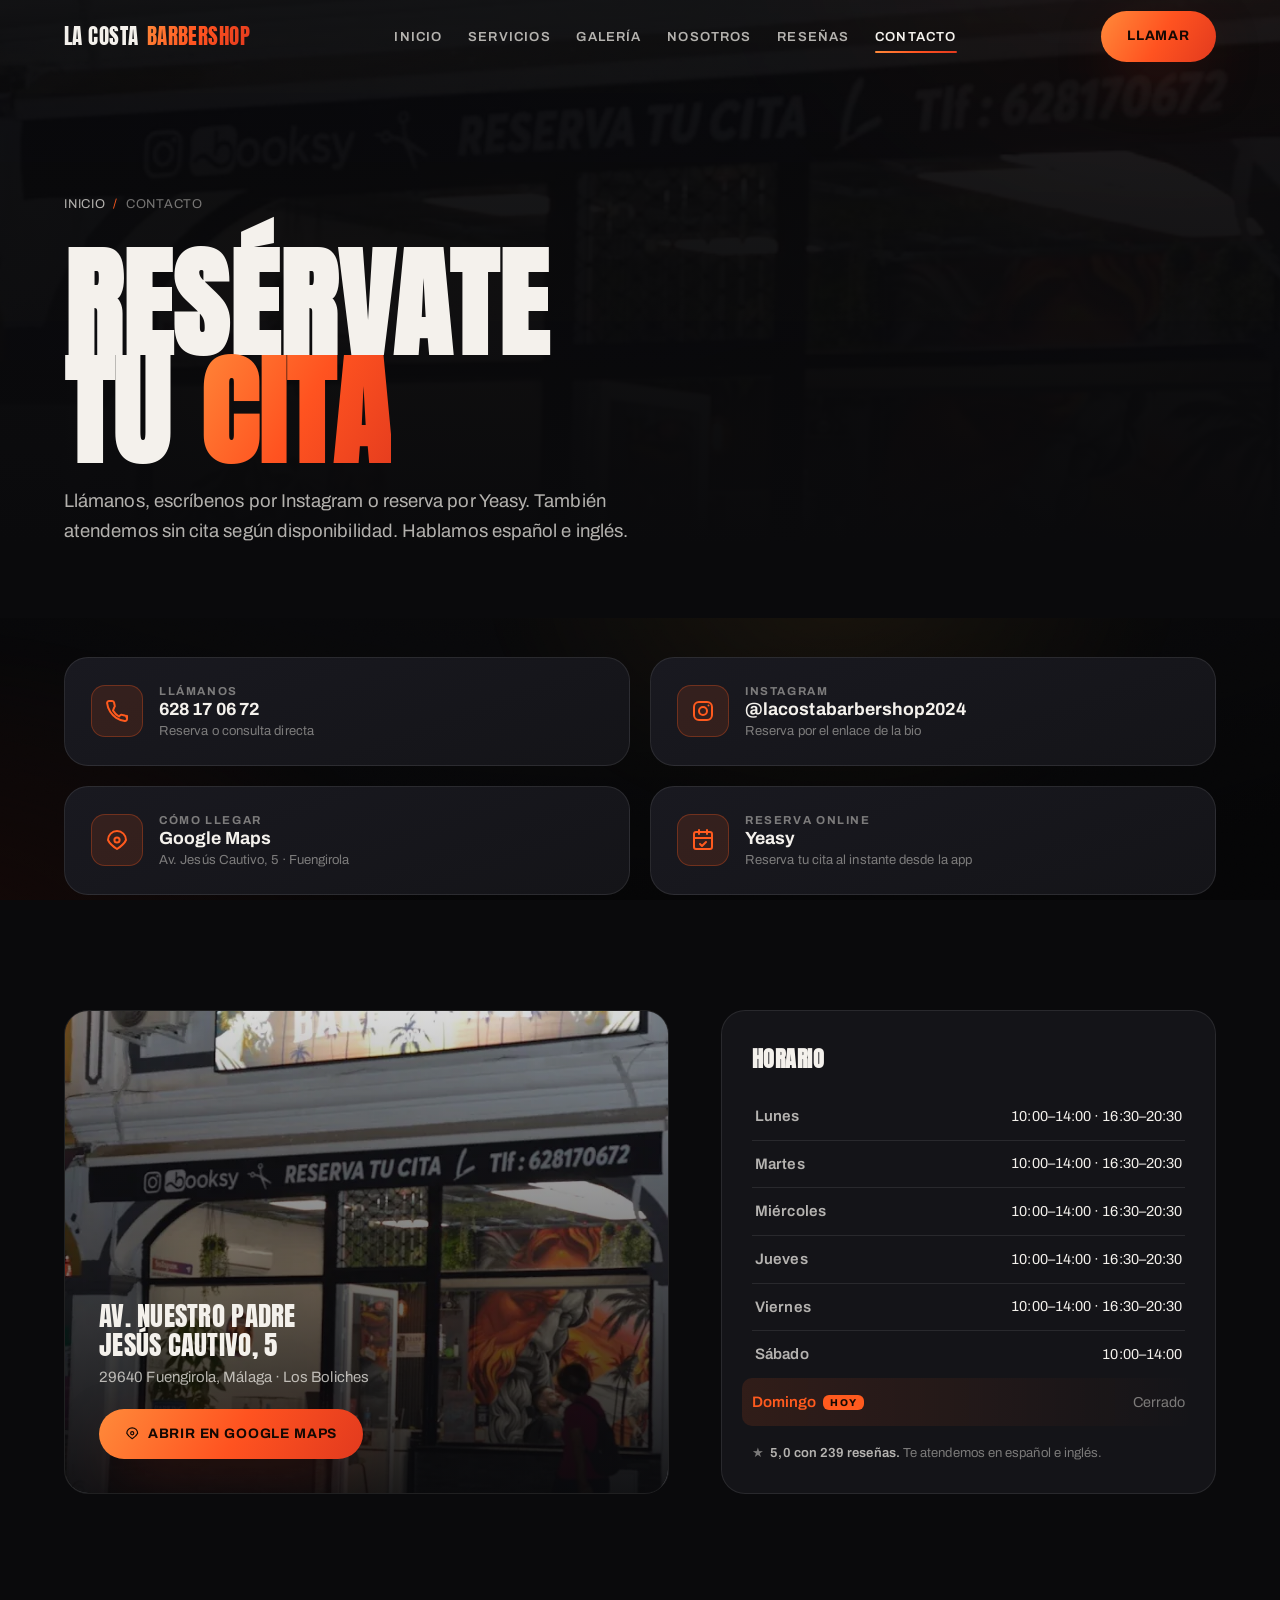
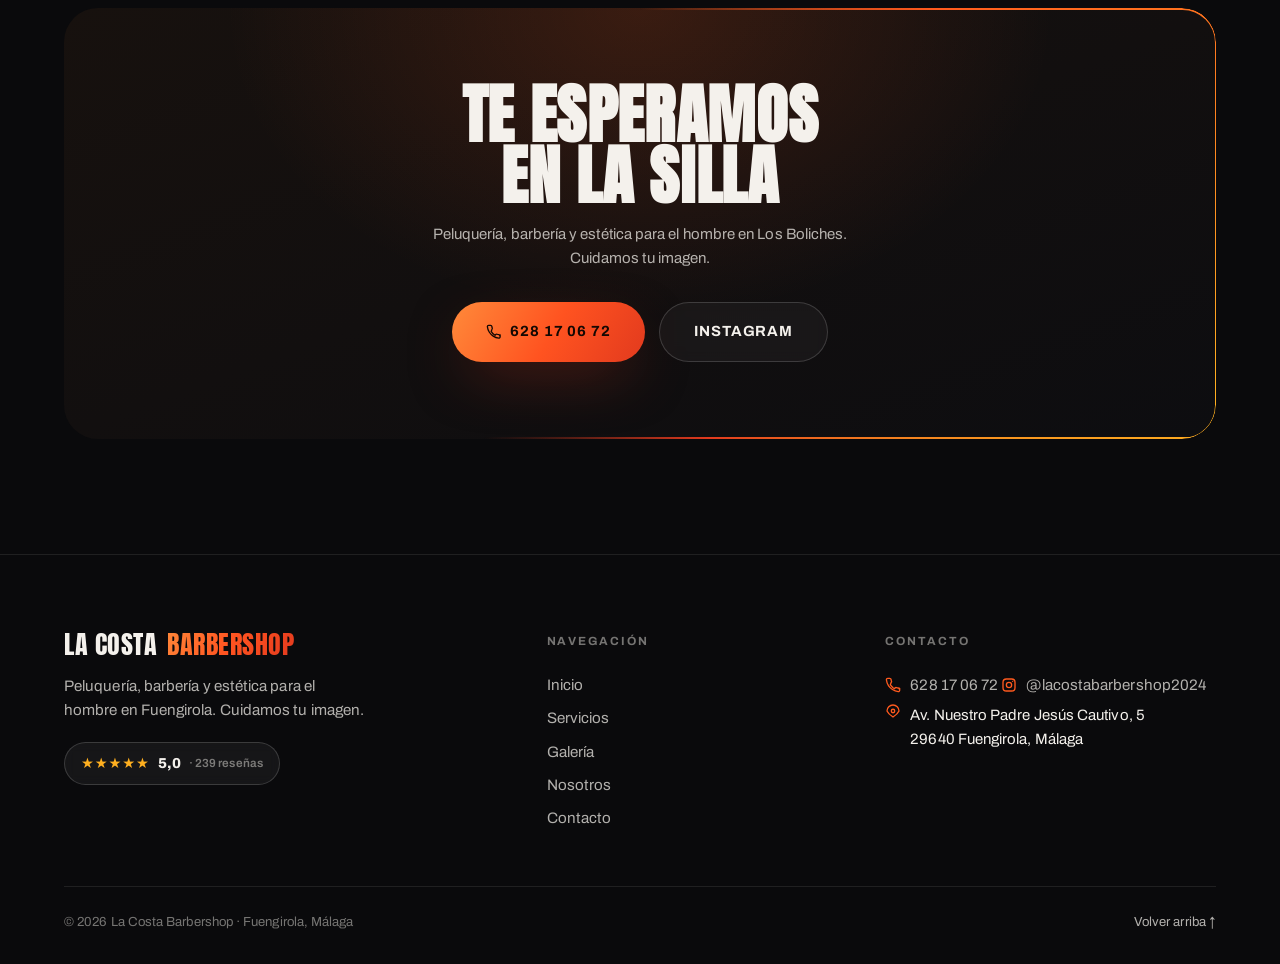
==== commit 3632b3d6: "web" ====
--- a/contacto.html
+++ b/contacto.html
@@ -4,11 +4,11 @@
 <meta charset="UTF-8">
 <meta name="viewport" content="width=device-width, initial-scale=1">
 <title>Contacto y c&oacute;mo llegar &middot; La Costa Barbershop</title>
-<meta name="description" content="Reserva en La Costa Barbershop, Fuengirola. Tel&eacute;fono 628 17 06 72, Instagram y Booksy. Av. Nuestro Padre Jes&uacute;s Cautivo, 5. Horario y c&oacute;mo llegar.">
+<meta name="description" content="Reserva en La Costa Barbershop, Fuengirola. Tel&eacute;fono 628 17 06 72, Instagram y Yeasy. Av. Nuestro Padre Jes&uacute;s Cautivo, 5. Horario y c&oacute;mo llegar.">
 <meta name="theme-color" content="#0a0a0c">
 <link rel="canonical" href="https://www.lacostabarbershop.xyz/contacto.html">
 <meta property="og:title" content="Contacto y c&oacute;mo llegar &middot; La Costa Barbershop">
-<meta property="og:description" content="Tel&eacute;fono, Instagram, Booksy y c&oacute;mo llegar. Fuengirola, Los Boliches.">
+<meta property="og:description" content="Tel&eacute;fono, Instagram, Yeasy y c&oacute;mo llegar. Fuengirola, Los Boliches.">
 <meta property="og:image" content="assets/img/og.jpg">
 <link rel="icon" href="assets/img/favicon.ico" sizes="any">
 <link rel="icon" type="image/png" href="assets/img/favicon-32.png">
@@ -61,7 +61,7 @@
   <div class="container">
     <div class="crumb"><a href="index.html">Inicio</a> <span>/</span> Contacto</div>
     <h1>Res&eacute;rvate<br>tu <span class="fire-text">cita</span></h1>
-    <p class="lead">Ll&aacute;manos, escr&iacute;benos por Instagram o reserva por Booksy. Tambi&eacute;n atendemos sin cita seg&uacute;n disponibilidad. Hablamos espa&ntilde;ol e ingl&eacute;s.</p>
+    <p class="lead">Ll&aacute;manos, escr&iacute;benos por Instagram o reserva por Yeasy. Tambi&eacute;n atendemos sin cita seg&uacute;n disponibilidad. Hablamos espa&ntilde;ol e ingl&eacute;s.</p>
   </div>
 </section>
 
@@ -84,10 +84,10 @@
         <span class="cx"><span>C&oacute;mo llegar</span><b>Google Maps</b><small>Av. Jes&uacute;s Cautivo, 5 &middot; Fuengirola</small></span>
       </a>
 
-      <div class="channel" data-reveal="scale">
+      <a class="channel" href="https://yeasy.io/" target="_blank" rel="noopener" data-reveal="scale">
         <span class="ci"><svg viewBox="0 0 24 24" fill="none" stroke="currentColor" stroke-width="2" stroke-linecap="round" stroke-linejoin="round"><path d="M8 2v4M16 2v4M3 10h18M5 4h14a2 2 0 0 1 2 2v13a2 2 0 0 1-2 2H5a2 2 0 0 1-2-2V6a2 2 0 0 1 2-2Z"/><path d="M9 16l2 2 4-4"/></svg></span>
-        <span class="cx"><span>Reserva online</span><b>Booksy</b><small>Indicado en la puerta del local, o sin cita seg&uacute;n disponibilidad</small></span>
-      </div>
+        <span class="cx"><span>Reserva online</span><b>Yeasy</b><small>Reserva tu cita al instante desde la app</small></span>
+      </a>
 
     </div>
   </div>
@@ -160,10 +160,6 @@
         <a class="ln" href="https://www.instagram.com/lacostabarbershop2024/" target="_blank" rel="noopener"><svg viewBox="0 0 24 24" fill="none" stroke="currentColor" stroke-width="2" stroke-linecap="round" stroke-linejoin="round"><rect x="3" y="3" width="18" height="18" rx="5"/><circle cx="12" cy="12" r="4"/><path d="M17.5 6.5h.01"/></svg>@lacostabarbershop2024</a>
         <span class="ln" style="align-items:flex-start"><svg viewBox="0 0 24 24" fill="none" stroke="currentColor" stroke-width="2" stroke-linecap="round" stroke-linejoin="round"><path d="M12 21s-7-4.5-9-9a9 9 0 0 1 18 0c-2 4.5-9 9-9 9Z"/><circle cx="12" cy="12" r="2.6"/></svg>Av. Nuestro Padre Jes&uacute;s Cautivo, 5<br>29640 Fuengirola, M&aacute;laga</span>
       </div>
-      <div class="footer__col">
-        <h4>Horario</h4>
-        <ul><li>Lun&ndash;Vie &middot; 10&ndash;14 h</li><li>&nbsp;&nbsp;&nbsp;&nbsp;&nbsp;&nbsp;&nbsp;&nbsp;&nbsp;&nbsp;16:30&ndash;20:30 h</li><li>S&aacute;bado &middot; 10&ndash;14 h</li><li class="muted">Domingo &middot; cerrado</li></ul>
-      </div>
     </div>
     <div class="footer__bottom">
       <span>&copy; <span data-year>2025</span> La Costa Barbershop &middot; Fuengirola, M&aacute;laga</span>
--- a/assets/css/main.css
+++ b/assets/css/main.css
@@ -69,7 +69,7 @@
 a{color:inherit;text-decoration:none}
 button{font-family:inherit;cursor:pointer;border:0;background:none;color:inherit}
 ul{margin:0;padding:0;list-style:none}
-h1,h2,h3,h4,p{margin:0}
+h1,h2,h3,h4,p,figure{margin:0}
 ::selection{background:var(--fire);color:#0a0a0c}
 :focus-visible{outline:2px solid var(--amber);outline-offset:3px;border-radius:6px}
 
@@ -232,8 +232,8 @@
   line-height:.9;text-align:center;letter-spacing:.02em}
 .preloader__mark span{display:inline-block;opacity:0;transform:translateY(30px) scale(.9);
   filter:blur(6px);animation:ignite .7s var(--ease-out) forwards}
-.preloader__mark .l2{color:transparent;background:var(--grad-fire);-webkit-background-clip:text;background-clip:text}
-.preloader__mark .l2 span{text-shadow:0 0 24px rgba(255,90,30,.5)}
+.preloader__mark .l1>span{color:var(--text)}
+.preloader__mark .l2>span{background:var(--grad-fire);-webkit-background-clip:text;background-clip:text;color:transparent}
 .preloader__bar{width:120px;height:3px;border-radius:3px;background:rgba(255,255,255,.12);overflow:hidden}
 .preloader__bar i{display:block;height:100%;width:0;background:var(--grad-fire);animation:loadbar 1.1s var(--ease-out) forwards}
 @keyframes ignite{to{opacity:1;transform:none;filter:blur(0)}}
@@ -287,7 +287,7 @@
 /* ============================================================
    STATS
    ============================================================ */
-.stats{display:grid;grid-template-columns:repeat(4,1fr);gap:clamp(1px,.4vw,2px);
+.stats{display:grid;grid-template-columns:repeat(2,1fr);gap:clamp(1px,.4vw,2px);
   background:var(--border);border-block:1px solid var(--border)}
 .stat{background:var(--bg);padding:clamp(28px,4vw,52px) clamp(18px,2.5vw,34px);text-align:center;position:relative;overflow:hidden}
 .stat__num{font-family:var(--font-display);font-size:clamp(2.6rem,6vw,4.6rem);line-height:1;letter-spacing:.01em}
@@ -328,10 +328,11 @@
    ============================================================ */
 .carousel-wrap{position:relative}
 .carousel{display:flex;gap:clamp(14px,1.6vw,20px);overflow-x:auto;scroll-snap-type:x mandatory;
-  padding-block:6px 12px;scrollbar-width:none;-ms-overflow-style:none;cursor:grab}
+  padding-block:6px 12px;scrollbar-width:none;-ms-overflow-style:none;cursor:grab;-webkit-overflow-scrolling:touch;user-select:none}
 .carousel::-webkit-scrollbar{display:none}
 .carousel.dragging{cursor:grabbing;scroll-snap-type:none;scroll-behavior:auto}
 .carousel>*{scroll-snap-align:start;flex:0 0 auto}
+.carousel img{-webkit-user-drag:none;user-drag:none;-webkit-user-select:none;user-select:none;pointer-events:none}
 .car-controls{display:flex;gap:.6rem;align-items:center}
 .car-btn{width:52px;height:52px;border-radius:50%;border:1px solid var(--border-2);background:rgba(255,255,255,.03);
   display:inline-flex;align-items:center;justify-content:center;transition:border-color .25s,background .25s,transform .18s,opacity .25s}
@@ -354,6 +355,8 @@
 .review__who span{font-size:.76rem;color:var(--text-mute);display:inline-flex;align-items:center;gap:.4em}
 .gbadge{display:inline-flex;align-items:center;gap:.35em;font-size:.72rem;color:var(--text-mute)}
 .gbadge b{color:var(--text-dim);font-weight:600}
+.reviews-cta{display:flex;flex-direction:column;align-items:center;text-align:center;gap:1.1rem;margin-top:clamp(30px,4.5vw,52px)}
+.reviews-cta p{color:var(--text-dim);max-width:32ch}
 
 /* mosaico trabajos */
 .tile{position:relative;overflow:hidden;border-radius:var(--r-md);border:1px solid var(--border);background:var(--surface)}
@@ -470,7 +473,7 @@
    FOOTER
    ============================================================ */
 .footer{border-top:1px solid var(--border);padding-block:clamp(48px,6vw,80px) 32px;position:relative}
-.footer__grid{display:grid;grid-template-columns:1.4fr 1fr 1fr 1.1fr;gap:clamp(28px,4vw,56px)}
+.footer__grid{display:grid;grid-template-columns:1.5fr 1fr 1.15fr;gap:clamp(28px,4vw,56px)}
 .footer .brand{font-size:1.6rem;margin-bottom:1rem}
 .footer__about p{color:var(--text-dim);font-size:.95rem;max-width:34ch}
 .footer__col h4{font-size:.74rem;letter-spacing:.16em;text-transform:uppercase;color:var(--text-mute);margin-bottom:1.1rem;font-weight:700}
@@ -523,22 +526,25 @@
 .g-tag{position:absolute;left:14px;top:14px;z-index:2;font-size:.68rem;font-weight:700;letter-spacing:.12em;text-transform:uppercase;
   padding:5px 11px;border-radius:var(--r-pill);background:rgba(10,10,12,.55);backdrop-filter:blur(6px);border:1px solid var(--border-2)}
 
-/* masonry */
-.masonry{column-count:3;column-gap:clamp(12px,1.4vw,18px)}
-.masonry .g{break-inside:avoid;margin-bottom:clamp(12px,1.4vw,18px);position:relative;overflow:hidden;
+/* galería — mosaico uniforme (ratio fijo con caja padding, rellena siempre la columna) */
+.gallery{display:grid;grid-template-columns:repeat(3,1fr);gap:clamp(12px,1.4vw,18px);grid-auto-rows:1fr}
+.gallery .g{position:relative;width:100%;height:0;padding-top:125%;overflow:hidden;
   border-radius:var(--r-md);border:1px solid var(--border);background:var(--surface);cursor:pointer;display:block}
-.masonry .g img{width:100%;height:auto;display:block;transition:transform .8s var(--ease-out)}
-.masonry .g::after{content:"";position:absolute;inset:0;background:linear-gradient(180deg,transparent 60%,rgba(8,8,10,.55));opacity:0;transition:opacity .3s}
-.masonry .g .zoom{position:absolute;right:12px;bottom:12px;z-index:2;width:38px;height:38px;border-radius:50%;
+.gallery .g img{position:absolute;inset:0;width:100%;height:100%;object-fit:cover;transition:transform .8s var(--ease-out)}
+.gallery .g::after{content:"";position:absolute;inset:0;background:linear-gradient(180deg,transparent 55%,rgba(8,8,10,.6));opacity:.35;transition:opacity .3s;pointer-events:none}
+.gallery .g .zoom{position:absolute;right:12px;bottom:12px;z-index:2;width:38px;height:38px;border-radius:50%;
   background:rgba(10,10,12,.6);backdrop-filter:blur(6px);border:1px solid var(--border-2);display:grid;place-items:center;opacity:0;transform:scale(.8);transition:opacity .3s,transform .3s}
-.masonry .g .zoom svg{width:16px;height:16px;color:var(--fire)}
-@media (hover:hover) and (pointer:fine){.masonry .g:hover img{transform:scale(1.05)}.masonry .g:hover::after{opacity:1}.masonry .g:hover .zoom{opacity:1;transform:scale(1)}}
+.gallery .g .zoom svg{width:16px;height:16px;color:var(--fire)}
+/* destacada: la primera ocupa 2 columnas para un 3x3 perfecto */
+.gallery .g--wide{grid-column:span 2;padding-top:61%}
+@media (hover:hover) and (pointer:fine){.gallery .g:hover img{transform:scale(1.05)}.gallery .g:hover::after{opacity:.6}.gallery .g:hover .zoom{opacity:1;transform:scale(1)}}
 .filters{display:flex;gap:.6rem;flex-wrap:wrap;margin-bottom:clamp(22px,3vw,36px)}
 .filter-chip{padding:9px 18px;border-radius:var(--r-pill);border:1px solid var(--border-2);background:rgba(255,255,255,.03);
   font-weight:700;font-size:.78rem;letter-spacing:.08em;text-transform:uppercase;color:var(--text-dim);transition:all .25s}
 .filter-chip.active{background:var(--grad-fire);color:#160a04;border-color:transparent}
 @media (hover:hover){.filter-chip:not(.active):hover{border-color:var(--fire);color:#fff}}
-@media (max-width:900px){.masonry{column-count:2}}
+@media (max-width:900px){.gallery{grid-template-columns:repeat(2,1fr)}.gallery .g--wide{grid-column:span 1;padding-top:125%}}
+@media (max-width:560px){.gallery{grid-template-columns:repeat(2,1fr)}.gallery .g--wide{grid-column:span 1;padding-top:125%}}
 
 /* lightbox */
 .lightbox{position:fixed;inset:0;z-index:9997;background:rgba(6,6,8,.94);backdrop-filter:blur(8px);
@@ -608,6 +614,7 @@
   /* showcase → carrusel en móvil */
   .showcase{height:auto !important}
   .showcase__sticky{display:none}
+  .showcase__scroller{display:none}
   .showcase-mobile{display:block}
   .gallery-grid{grid-template-columns:repeat(6,1fr)}
   .col-6,.col-4,.col-3,.col-8{grid-column:span 3}
